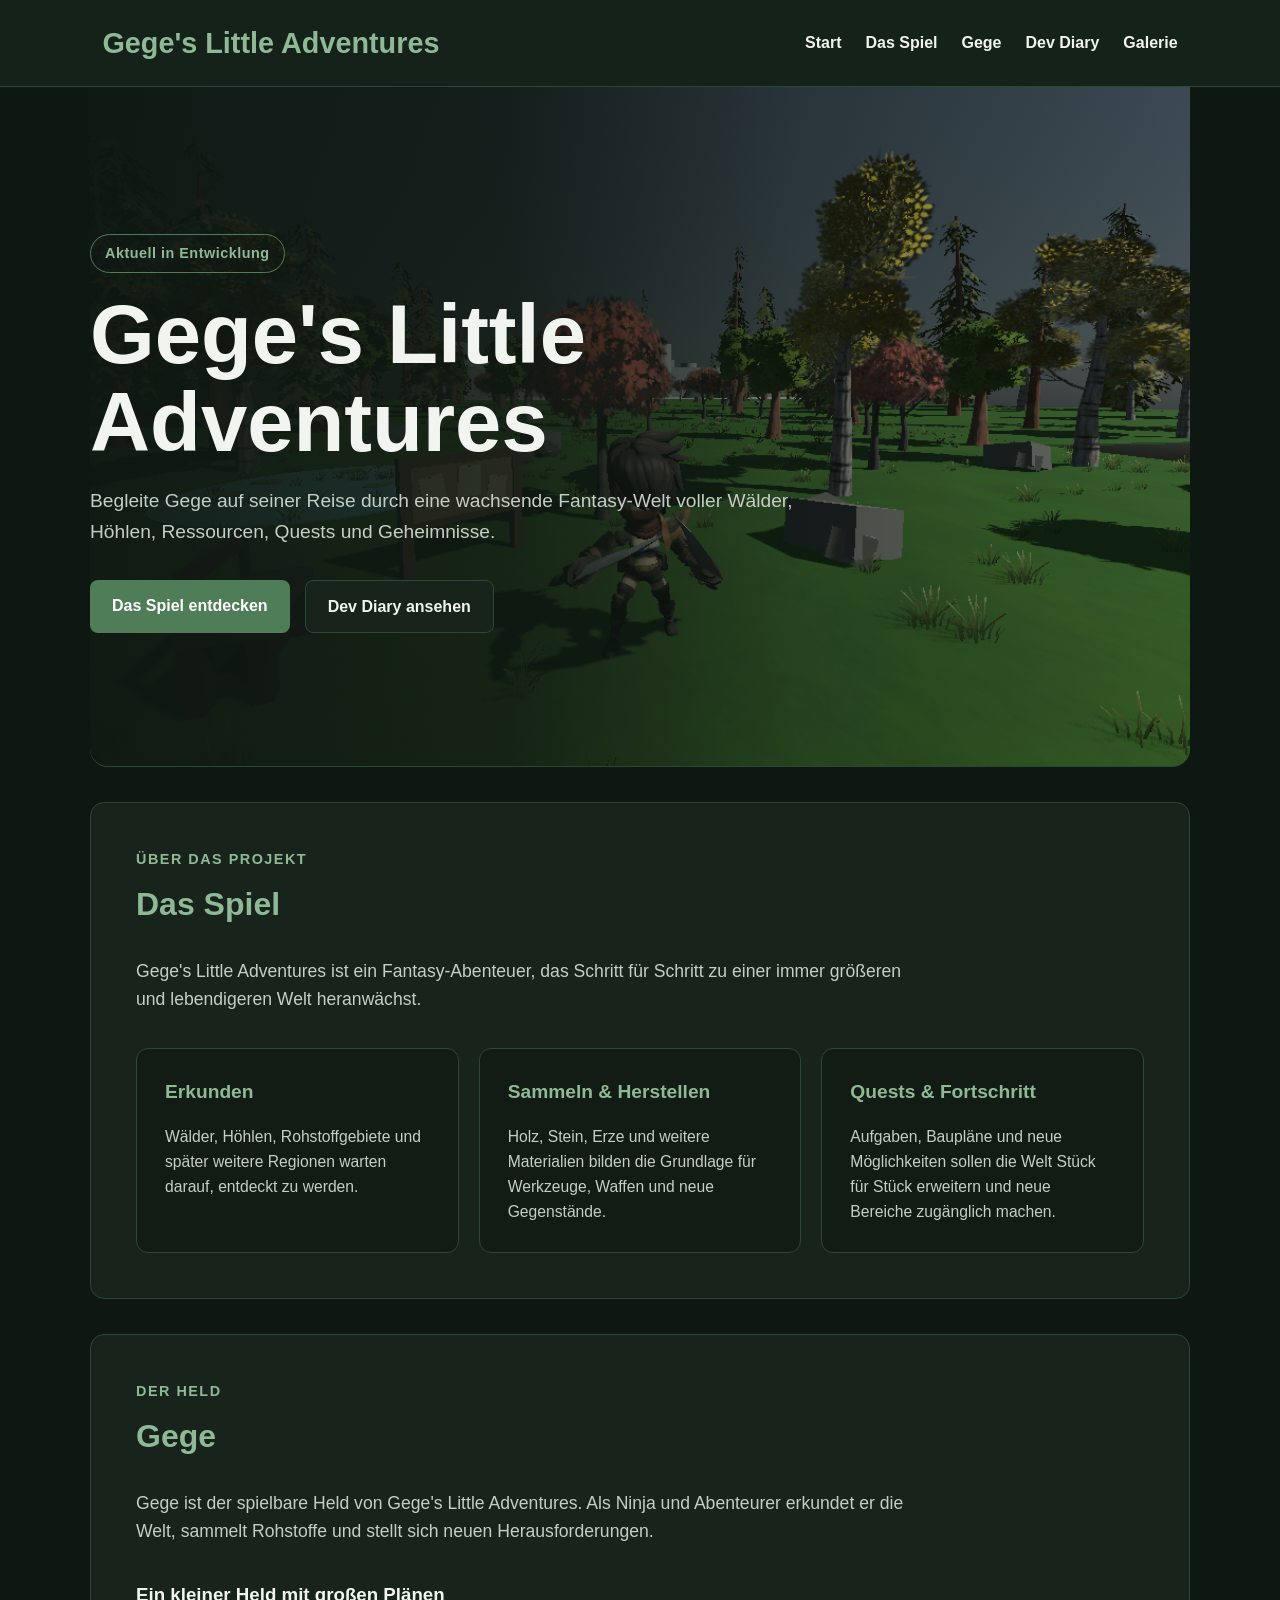
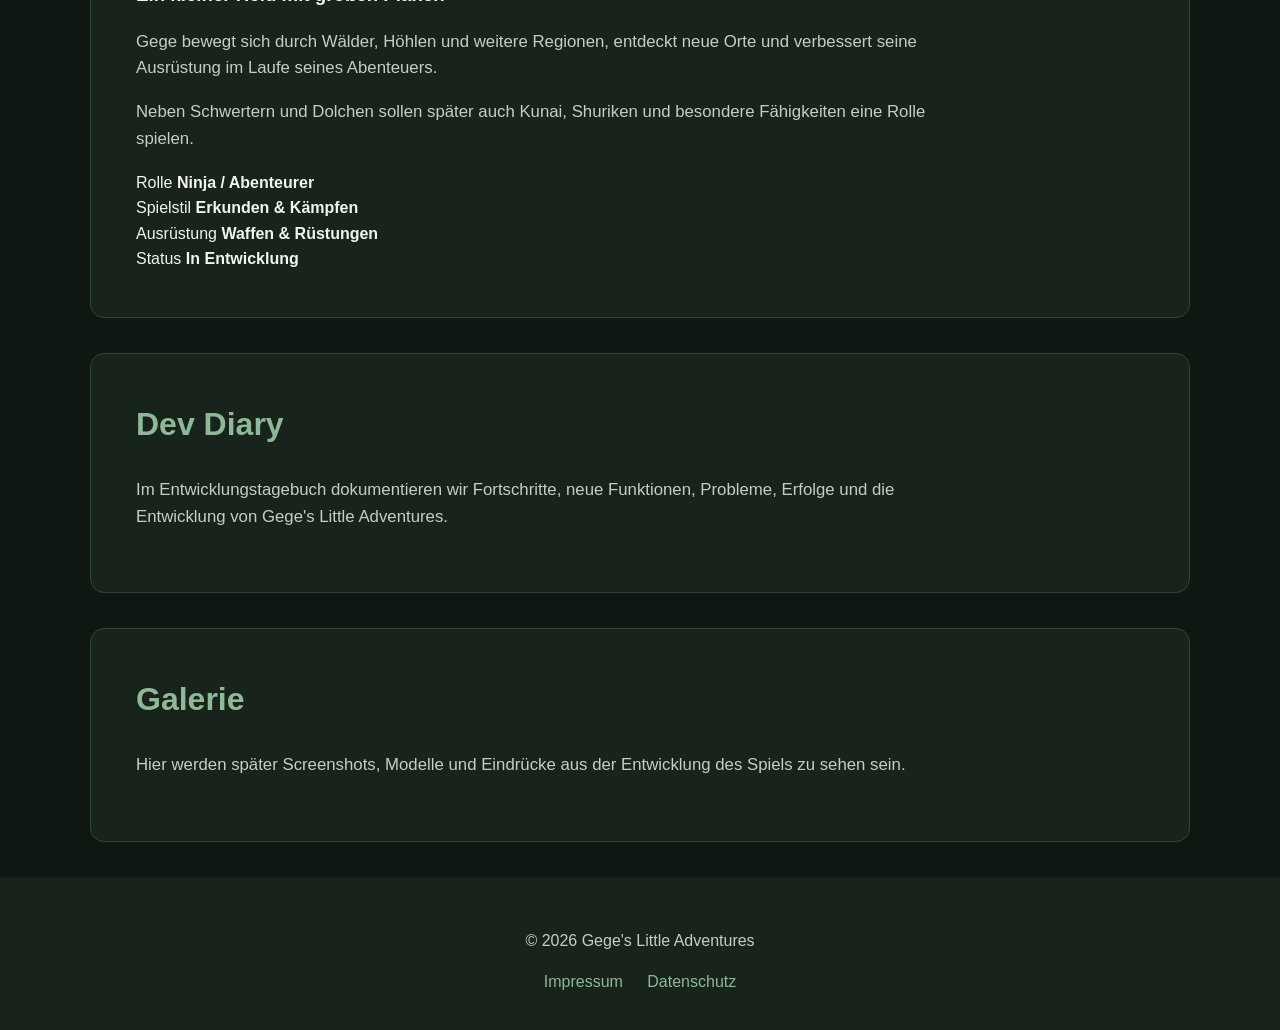
==== index.html @ 3f8956c6 "Bereich Gege erweitert" ====
<!DOCTYPE html>
<html lang="de">

<head>
    <meta charset="UTF-8">
    <meta name="viewport" content="width=device-width, initial-scale=1.0">

    <title>Gege's Little Adventures</title>

    <link rel="stylesheet" href="style.css">

    <meta
        name="description"
        content="Die offizielle Website von Gege's Little Adventures – einem Fantasy-Abenteuer rund um Gege, seine Welt und die Entwicklung des Spiels."
    >
</head>

<body>

    <header>
        <h1>Gege's Little Adventures</h1>

        <nav>
            <a href="#start">Start</a>
            <a href="#spiel">Das Spiel</a>
            <a href="#gege">Gege</a>
            <a href="#dev-diary">Dev Diary</a>
            <a href="#galerie">Galerie</a>
        </nav>
    </header>


    <main>

        <section id="start">

    <div class="hero-inhalt">

        <p class="status">Aktuell in Entwicklung</p>

        <h2>Gege's Little Adventures</h2>

        <p class="hero-text">
            Begleite Gege auf seiner Reise durch eine wachsende Fantasy-Welt
            voller Wälder, Höhlen, Ressourcen, Quests und Geheimnisse.
        </p>

        <div class="hero-buttons">
            <a href="#spiel" class="button button-haupt">Das Spiel entdecken</a>
            <a href="#dev-diary" class="button button-zweit">Dev Diary ansehen</a>
        </div>

    </div>

</section>


        <section id="spiel">

    <div class="bereich-kopf">
        <p class="bereich-label">Über das Projekt</p>
        <h2>Das Spiel</h2>

        <p class="bereich-einleitung">
            Gege's Little Adventures ist ein Fantasy-Abenteuer, das Schritt für
            Schritt zu einer immer größeren und lebendigeren Welt heranwächst.
        </p>
    </div>

    <div class="spiel-grid">

        <div class="info-karte">
            <h3>Erkunden</h3>
            <p>
                Wälder, Höhlen, Rohstoffgebiete und später weitere Regionen
                warten darauf, entdeckt zu werden.
            </p>
        </div>

        <div class="info-karte">
            <h3>Sammeln & Herstellen</h3>
            <p>
                Holz, Stein, Erze und weitere Materialien bilden die Grundlage
                für Werkzeuge, Waffen und neue Gegenstände.
            </p>
        </div>

        <div class="info-karte">
            <h3>Quests & Fortschritt</h3>
            <p>
                Aufgaben, Baupläne und neue Möglichkeiten sollen die Welt
                Stück für Stück erweitern und neue Bereiche zugänglich machen.
            </p>
        </div>

    </div>

</section>


        <section id="gege">

    <div class="bereich-kopf">
        <p class="bereich-label">Der Held</p>
        <h2>Gege</h2>

        <p class="bereich-einleitung">
            Gege ist der spielbare Held von Gege's Little Adventures.
            Als Ninja und Abenteurer erkundet er die Welt, sammelt Rohstoffe
            und stellt sich neuen Herausforderungen.
        </p>
    </div>

    <div class="gege-grid">

        <div class="gege-text">

            <h3>Ein kleiner Held mit großen Plänen</h3>

            <p>
                Gege bewegt sich durch Wälder, Höhlen und weitere Regionen,
                entdeckt neue Orte und verbessert seine Ausrüstung im Laufe
                seines Abenteuers.
            </p>

            <p>
                Neben Schwertern und Dolchen sollen später auch Kunai,
                Shuriken und besondere Fähigkeiten eine Rolle spielen.
            </p>

        </div>

        <div class="gege-fakten">

            <div class="fakt">
                <span>Rolle</span>
                <strong>Ninja / Abenteurer</strong>
            </div>

            <div class="fakt">
                <span>Spielstil</span>
                <strong>Erkunden & Kämpfen</strong>
            </div>

            <div class="fakt">
                <span>Ausrüstung</span>
                <strong>Waffen & Rüstungen</strong>
            </div>

            <div class="fakt">
                <span>Status</span>
                <strong>In Entwicklung</strong>
            </div>

        </div>

    </div>

</section>


        <section id="dev-diary">
            <h2>Dev Diary</h2>

            <p>
                Im Entwicklungstagebuch dokumentieren wir Fortschritte,
                neue Funktionen, Probleme, Erfolge und die Entwicklung
                von Gege's Little Adventures.
            </p>
        </section>


        <section id="galerie">
            <h2>Galerie</h2>

            <p>
                Hier werden später Screenshots, Modelle und Eindrücke
                aus der Entwicklung des Spiels zu sehen sein.
            </p>
        </section>

    </main>


    <footer>
        <p>© 2026 Gege's Little Adventures</p>

        <a href="#">Impressum</a>
        <a href="#">Datenschutz</a>
    </footer>

</body>

</html>
---- style.css ----
/* ========================================
   Grundfarben
======================================== */

:root {
    --hintergrund: #0f1712;
    --hintergrund-hell: #17231b;
    --gruen-dunkel: #1d3a2a;
    --gruen: #4f7d57;
    --gruen-hell: #8fb996;
    --text: #f1f4ef;
    --text-grau: #c5cec6;
    --linie: #2d4735;
}


/* ========================================
   Grundlayout
======================================== */

* {
    box-sizing: border-box;
}

html {
    scroll-behavior: smooth;
}

body {
    margin: 0;
    font-family: Arial, Helvetica, sans-serif;
    background-color: var(--hintergrund);
    color: var(--text);
    line-height: 1.6;
}


/* ========================================
   Kopfbereich
======================================== */

header {
    position: sticky;
    top: 0;
    z-index: 1000;

    background-color: rgba(23, 35, 27, 0.95);
    backdrop-filter: blur(10px);

    border-bottom: 1px solid var(--linie);

    padding: 20px 8%;

    display: flex;
    justify-content: space-between;
    align-items: center;
    gap: 30px;
}

header h1 {
    margin: 0;
    color: var(--gruen-hell);
    font-size: 1.8rem;
    white-space: nowrap;
}

/* ========================================
   Navigation
======================================== */

nav {
    display: flex;
    gap: 24px;
    flex-wrap: wrap;
    align-items: center;
}

nav a {
    position: relative;
    color: var(--text);
    text-decoration: none;
    font-weight: bold;
    padding: 6px 0;
    transition: color 0.2s ease;
}

nav a::after {
    content: "";
    position: absolute;

    left: 0;
    bottom: 0;

    width: 0;
    height: 2px;

    background-color: var(--gruen-hell);

    transition: width 0.25s ease;
}

nav a:hover {
    color: var(--gruen-hell);
}

nav a:hover::after {
    width: 100%;
}


/* ========================================
   Hauptinhalt
======================================== */

main {
    width: min(1100px, 88%);
    margin: 0 auto;
}

section {
    padding: 70px 0;
    border-bottom: 1px solid var(--linie);
}

section h2 {
    margin-top: 0;
    color: var(--gruen-hell);
    font-size: 2rem;
}

section p {
    max-width: 800px;
    color: var(--text-grau);
    font-size: 1.05rem;
}


/* ========================================
   Startbereich
======================================== */

/* ========================================
   Startbereich / Hero
======================================== */

#start {
    min-height: 680px;
    display: flex;
    align-items: center;
    position: relative;

    background-image:
        linear-gradient(
            90deg,
            rgba(15, 23, 18, 0.97) 0%,
            rgba(15, 23, 18, 0.88) 38%,
            rgba(15, 23, 18, 0.55) 65%,
            rgba(15, 23, 18, 0.35) 100%
        ),
        url("hero-waldwelt.png");

    background-size: cover;
    background-position: center;
    background-repeat: no-repeat;

    border-radius: 0 0 18px 18px;
}


.hero-inhalt {
    position: relative;
    z-index: 1;
    max-width: 850px;
   padding: 40px 0;
}

.status {
    display: inline-block;
    padding: 7px 14px;
    margin-bottom: 18px;
    border: 1px solid var(--gruen);
    border-radius: 30px;
    color: var(--gruen-hell);
    font-size: 0.9rem;
    font-weight: bold;
    letter-spacing: 0.5px;
}

#start h2 {
    margin-bottom: 20px;
    font-size: clamp(3rem, 7vw, 5.2rem);
    line-height: 1.05;
    color: var(--text);
}

.hero-text {
    max-width: 720px;
    font-size: 1.2rem;
    color: var(--text-grau);
}

.hero-buttons {
    display: flex;
    gap: 15px;
    flex-wrap: wrap;
    margin-top: 32px;
}

.button {
    display: inline-block;
    padding: 13px 22px;
    border-radius: 8px;
    text-decoration: none;
    font-weight: bold;
    transition: 0.2s ease;
}

.button-haupt {
    background-color: var(--gruen);
    color: white;
}

.button-haupt:hover {
    background-color: var(--gruen-hell);
    color: var(--hintergrund);
}

.button-zweit {
    border: 1px solid var(--linie);
    color: var(--text);
    background-color: var(--hintergrund-hell);
}

.button-zweit:hover {
    border-color: var(--gruen-hell);
    color: var(--gruen-hell);
}


/* ========================================
   Footer
======================================== */

footer {
    padding: 35px 8%;
    background-color: var(--hintergrund-hell);
    text-align: center;
}

footer p {
    color: var(--text-grau);
}

footer a {
    color: var(--gruen-hell);
    text-decoration: none;
    margin: 0 10px;
}

footer a:hover {
    text-decoration: underline;
}

/* ========================================
   Inhaltsbereiche
======================================== */

#spiel,
#gege,
#dev-diary,
#galerie {
    margin: 35px 0;
    padding: 45px;
    background-color: var(--hintergrund-hell);
    border: 1px solid var(--linie);
    border-radius: 14px;
}

#spiel:hover,
#gege:hover,
#dev-diary:hover,
#galerie:hover {
    border-color: var(--gruen);
}

/* ========================================
   Bereich: Das Spiel
======================================== */

.bereich-kopf {
    max-width: 780px;
    margin-bottom: 35px;
}

.bereich-label {
    margin: 0 0 8px 0;
    color: var(--gruen-hell);
    font-size: 0.9rem;
    font-weight: bold;
    text-transform: uppercase;
    letter-spacing: 1.5px;
}

.bereich-einleitung {
    font-size: 1.1rem;
    color: var(--text-grau);
}

.spiel-grid {
    display: grid;
    grid-template-columns: repeat(3, 1fr);
    gap: 20px;
}

.info-karte {
    padding: 28px;
    background-color: rgba(15, 23, 18, 0.55);
    border: 1px solid var(--linie);
    border-radius: 12px;
}

.info-karte h3 {
    margin-top: 0;
    margin-bottom: 12px;
    color: var(--gruen-hell);
    font-size: 1.2rem;
}

.info-karte p {
    margin-bottom: 0;
    color: var(--text-grau);
    font-size: 0.98rem;
}

/* ========================================
   Handy / kleinere Bildschirme
======================================== */

@media (max-width: 700px) {

    header {
    padding: 18px 6%;

    flex-direction: column;
    align-items: flex-start;

    gap: 14px;
}

    header h1 {
        font-size: 1.6rem;
    }

    nav {
        gap: 14px;
    }

    main {
        width: 88%;
    }

    section {
        padding: 50px 0;
    }

    #start {
    min-height: 560px;

    background-position: 62% center;
}

#start h2 {
    font-size: 2.7rem;
}

.hero-text {
    font-size: 1rem;
}

.hero-buttons {
    flex-direction: column;
}

.button {
    text-align: center;
}
   
.spiel-grid {
    grid-template-columns: 1fr;
}

.info-karte {
    padding: 22px;
}
   
   
#spiel,
#gege,
#dev-diary,
#galerie {
    padding: 28px;
}
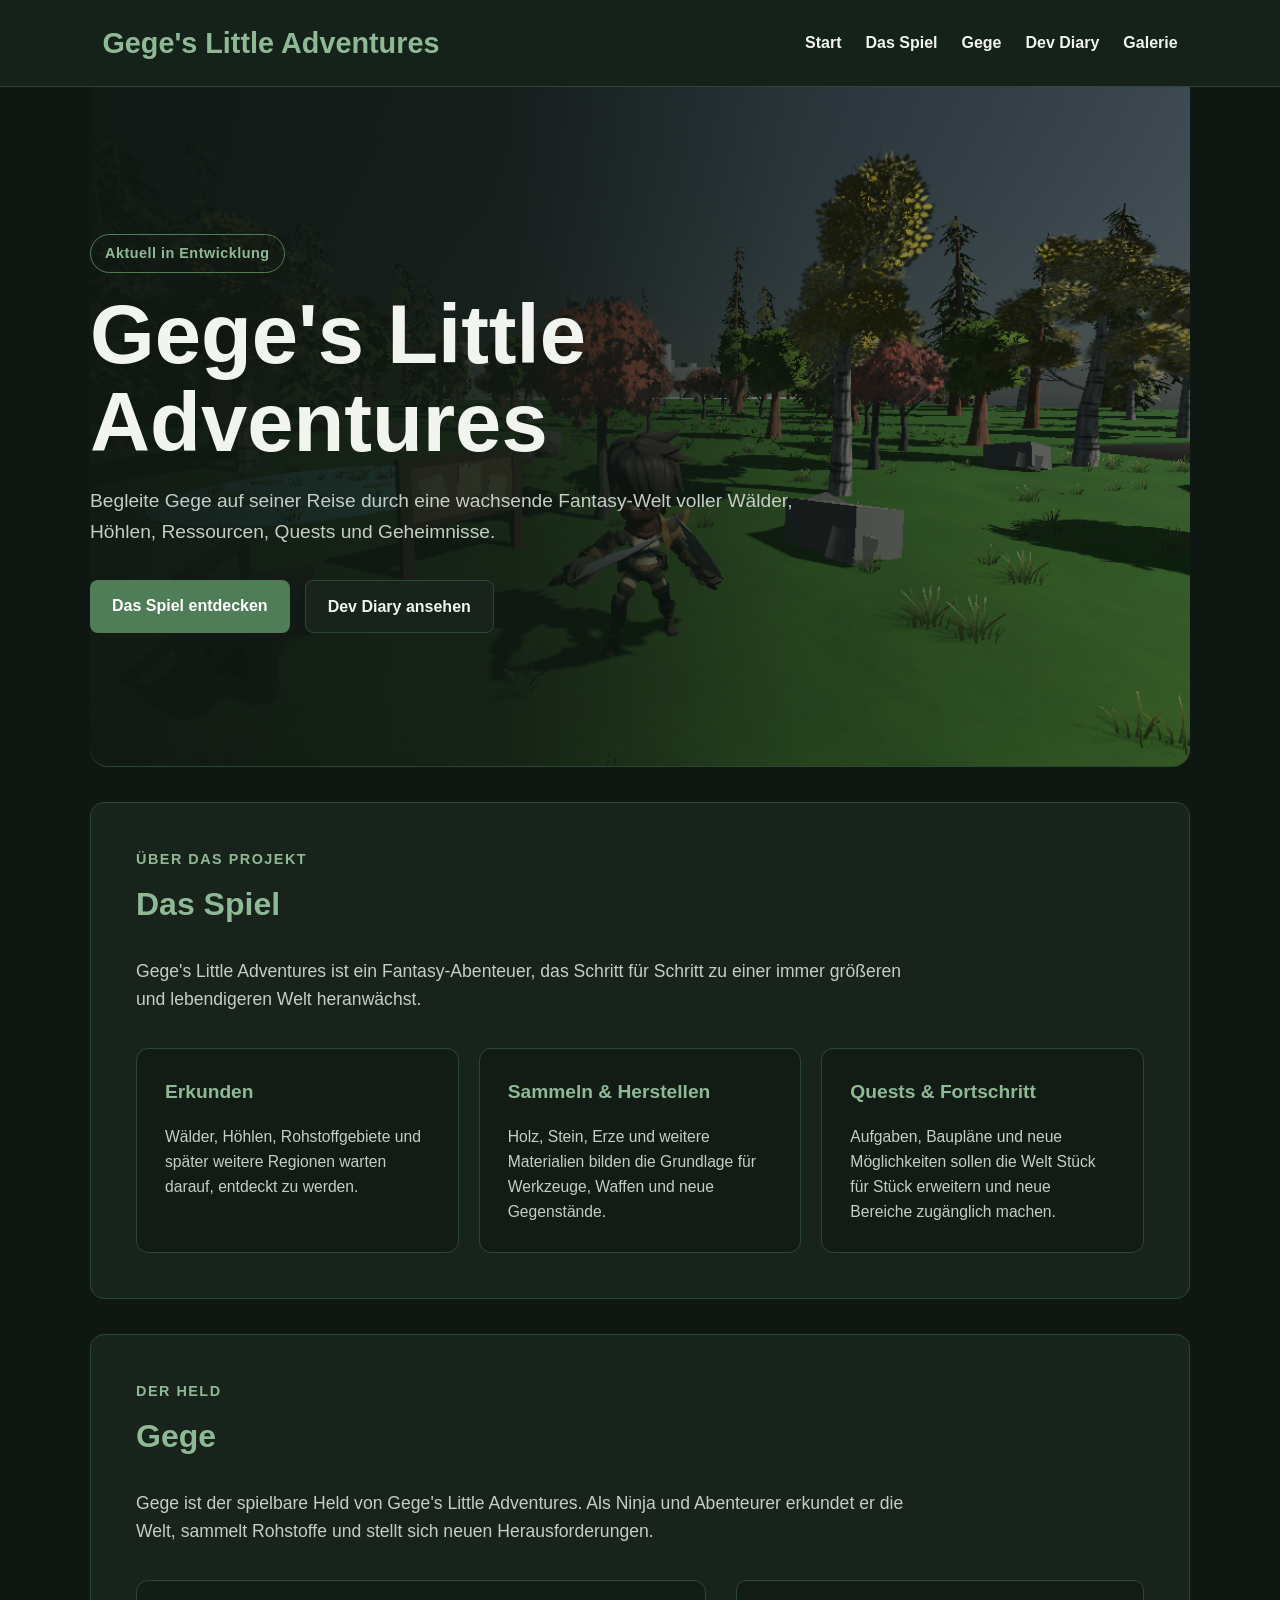
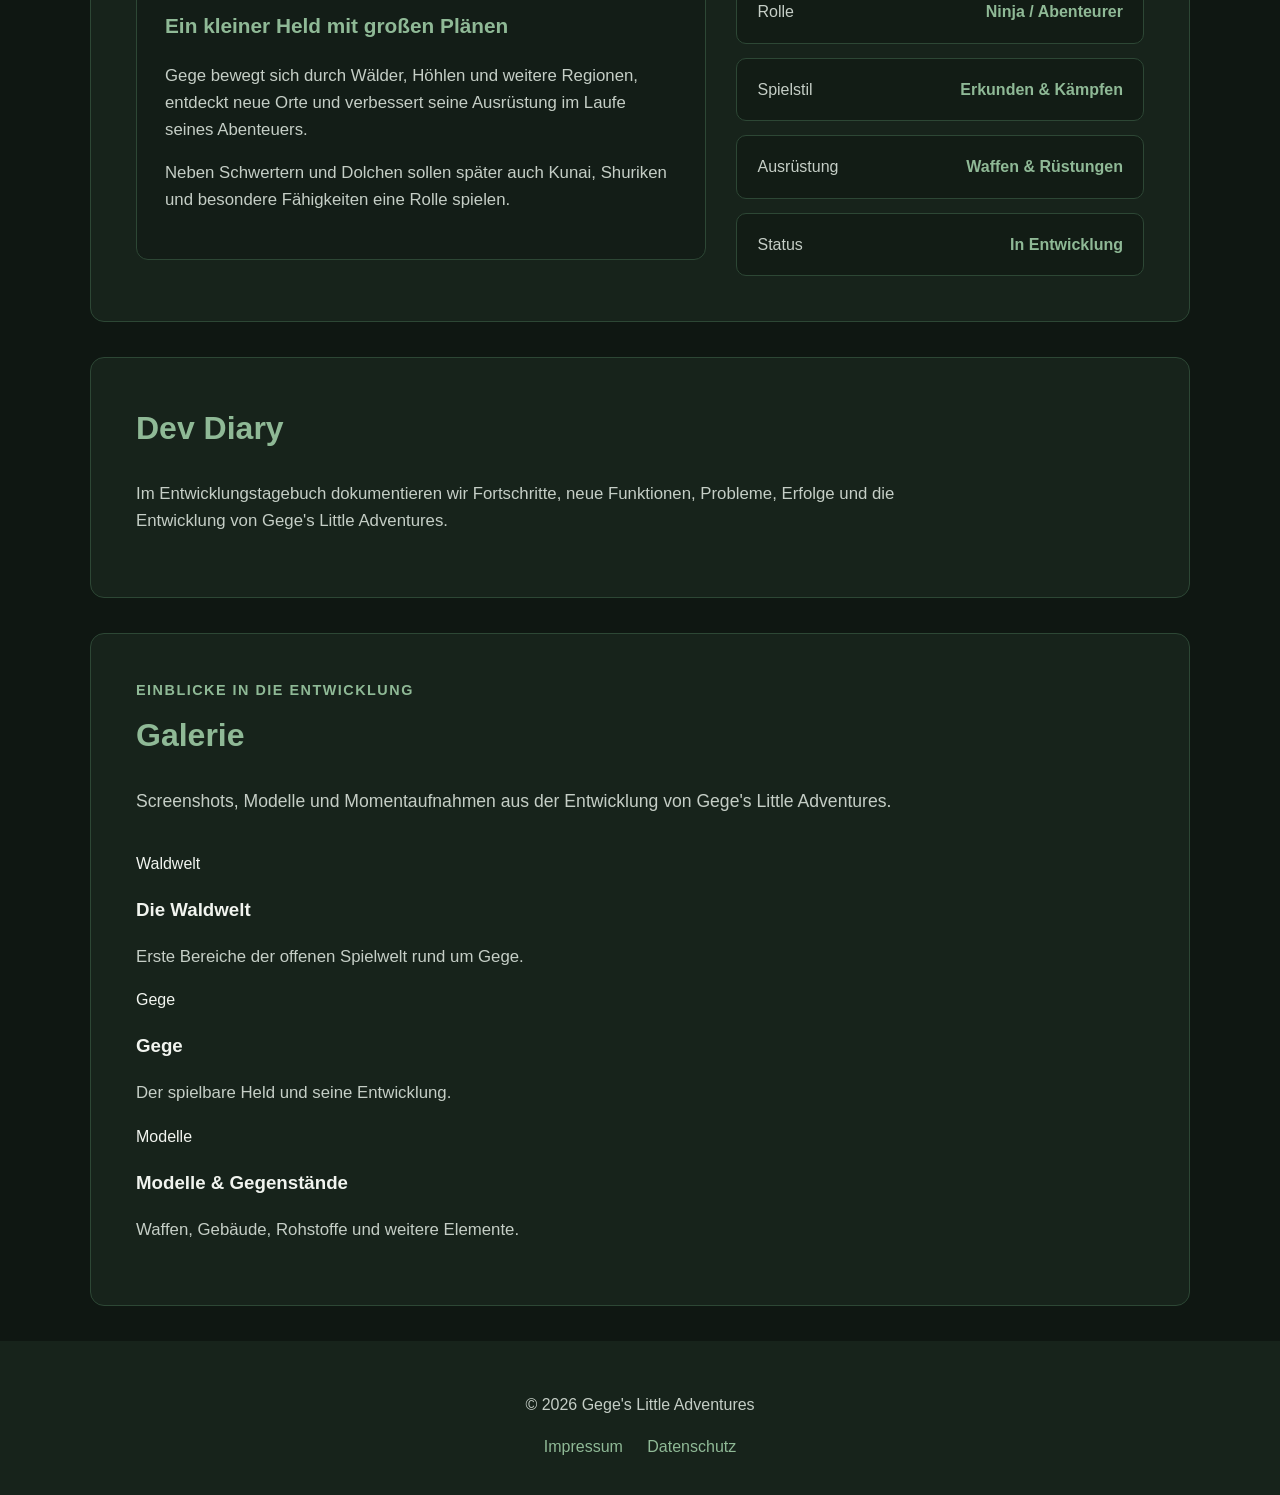
==== commit d6feb096: "Galerie-Bereich erweitert" ====
--- a/index.html
+++ b/index.html
@@ -171,13 +171,46 @@
 
 
         <section id="galerie">
-            <h2>Galerie</h2>
-
-            <p>
-                Hier werden später Screenshots, Modelle und Eindrücke
-                aus der Entwicklung des Spiels zu sehen sein.
-            </p>
-        </section>
+
+    <div class="bereich-kopf">
+        <p class="bereich-label">Einblicke in die Entwicklung</p>
+        <h2>Galerie</h2>
+
+        <p class="bereich-einleitung">
+            Screenshots, Modelle und Momentaufnahmen aus der Entwicklung von
+            Gege's Little Adventures.
+        </p>
+    </div>
+
+    <div class="galerie-grid">
+
+        <div class="galerie-karte">
+            <div class="galerie-platzhalter">
+                <span>Waldwelt</span>
+            </div>
+            <h3>Die Waldwelt</h3>
+            <p>Erste Bereiche der offenen Spielwelt rund um Gege.</p>
+        </div>
+
+        <div class="galerie-karte">
+            <div class="galerie-platzhalter">
+                <span>Gege</span>
+            </div>
+            <h3>Gege</h3>
+            <p>Der spielbare Held und seine Entwicklung.</p>
+        </div>
+
+        <div class="galerie-karte">
+            <div class="galerie-platzhalter">
+                <span>Modelle</span>
+            </div>
+            <h3>Modelle & Gegenstände</h3>
+            <p>Waffen, Gebäude, Rohstoffe und weitere Elemente.</p>
+        </div>
+
+    </div>
+
+</section>
 
     </main>
 
--- a/style.css
+++ b/style.css
@@ -333,6 +333,60 @@
 }
 
 /* ========================================
+   Bereich: Gege
+======================================== */
+
+.gege-grid {
+    display: grid;
+    grid-template-columns: 1.4fr 1fr;
+    gap: 30px;
+    align-items: start;
+}
+
+.gege-text {
+    padding: 28px;
+    background-color: rgba(15, 23, 18, 0.45);
+    border: 1px solid var(--linie);
+    border-radius: 12px;
+}
+
+.gege-text h3 {
+    margin-top: 0;
+    color: var(--gruen-hell);
+    font-size: 1.3rem;
+}
+
+.gege-text p {
+    color: var(--text-grau);
+}
+
+.gege-fakten {
+    display: grid;
+    gap: 14px;
+}
+
+.fakt {
+    padding: 18px 20px;
+    background-color: rgba(15, 23, 18, 0.55);
+    border: 1px solid var(--linie);
+    border-radius: 10px;
+
+    display: flex;
+    justify-content: space-between;
+    gap: 20px;
+}
+
+.fakt span {
+    color: var(--text-grau);
+}
+
+.fakt strong {
+    color: var(--gruen-hell);
+    text-align: right;
+}
+
+
+/* ========================================
    Handy / kleinere Bildschirme
 ======================================== */
 
@@ -393,6 +447,18 @@
     padding: 22px;
 }
    
+.gege-grid {
+    grid-template-columns: 1fr;
+}
+
+.fakt {
+    flex-direction: column;
+    gap: 4px;
+}
+
+.fakt strong {
+    text-align: left;
+}
    
 #spiel,
 #gege,
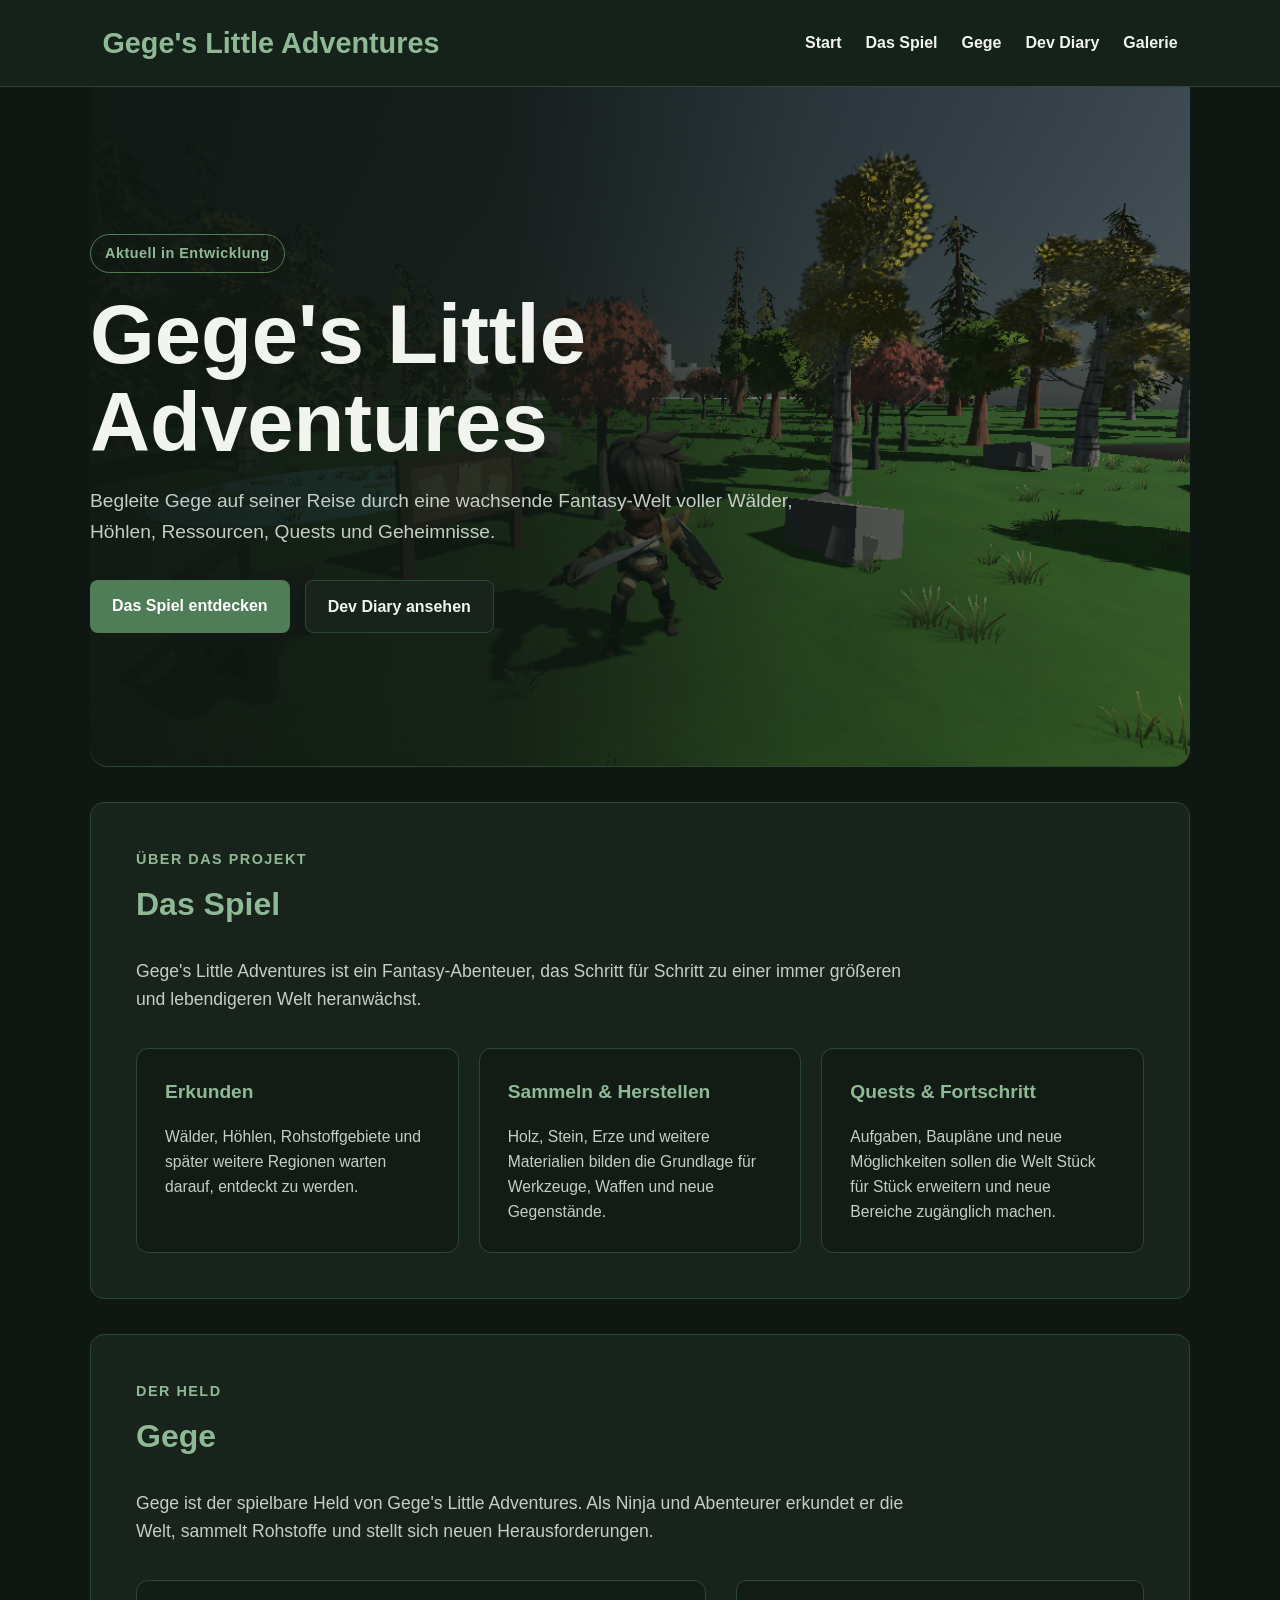
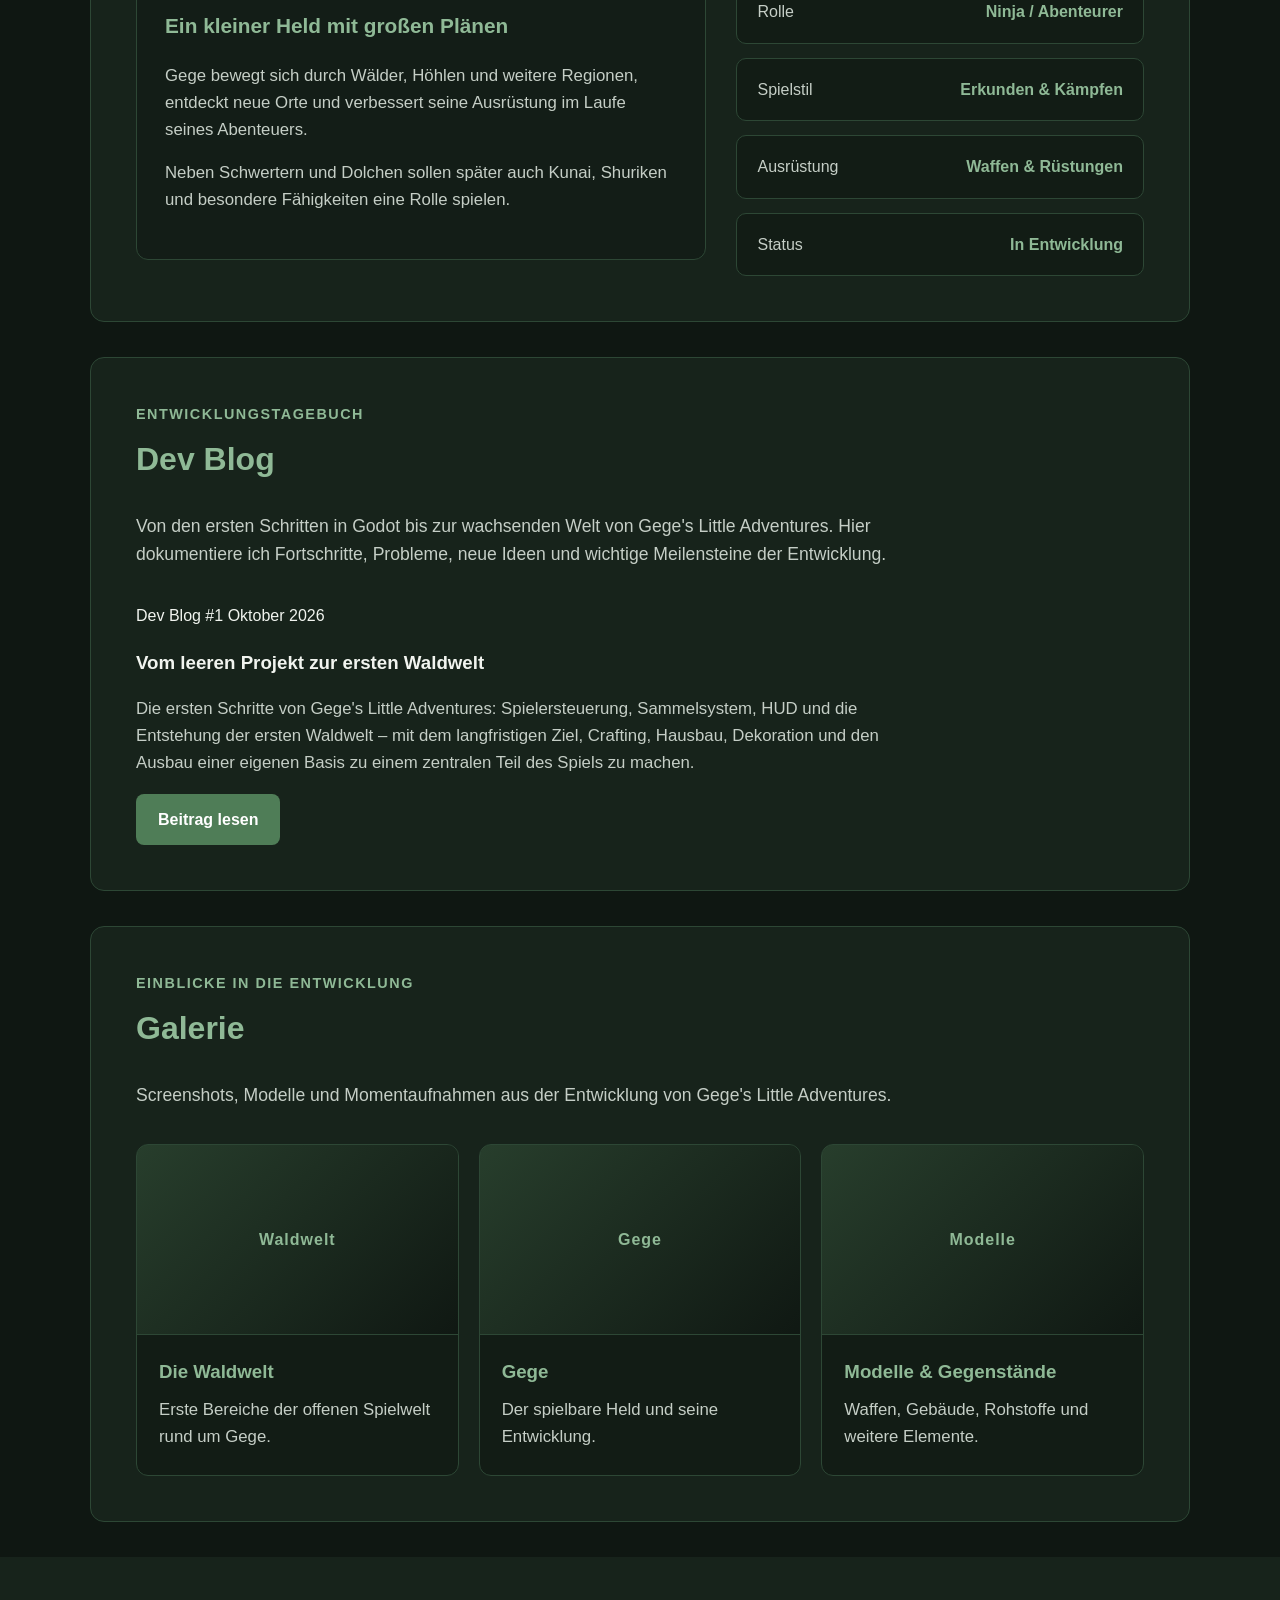
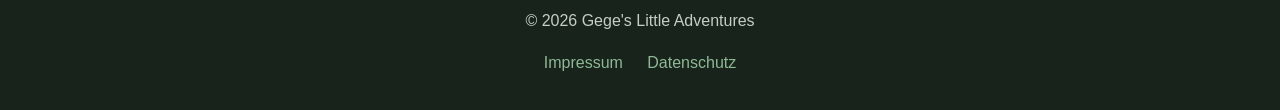
==== commit e579b6e6: "Dev Blog Vorschau auf Startseite erstellt" ====
--- a/index.html
+++ b/index.html
@@ -160,14 +160,42 @@
 
 
         <section id="dev-diary">
-            <h2>Dev Diary</h2>
-
-            <p>
-                Im Entwicklungstagebuch dokumentieren wir Fortschritte,
-                neue Funktionen, Probleme, Erfolge und die Entwicklung
-                von Gege's Little Adventures.
-            </p>
-        </section>
+
+    <div class="bereich-kopf">
+        <p class="bereich-label">Entwicklungstagebuch</p>
+        <h2>Dev Blog</h2>
+
+        <p class="bereich-einleitung">
+            Von den ersten Schritten in Godot bis zur wachsenden Welt von
+            Gege's Little Adventures. Hier dokumentiere ich Fortschritte,
+            Probleme, neue Ideen und wichtige Meilensteine der Entwicklung.
+        </p>
+    </div>
+
+    <article class="dev-vorschau">
+
+        <div class="dev-meta">
+            <span>Dev Blog #1</span>
+            <span>Oktober 2026</span>
+        </div>
+
+        <h3>Vom leeren Projekt zur ersten Waldwelt</h3>
+
+        <p>
+            Die ersten Schritte von Gege's Little Adventures:
+            Spielersteuerung, Sammelsystem, HUD und die Entstehung der
+            ersten Waldwelt – mit dem langfristigen Ziel, Crafting,
+            Hausbau, Dekoration und den Ausbau einer eigenen Basis
+            zu einem zentralen Teil des Spiels zu machen.
+        </p>
+
+        <a href="devblog.html" class="button button-haupt">
+            Beitrag lesen
+        </a>
+
+    </article>
+
+</section>
 
 
         <section id="galerie">
--- a/style.css
+++ b/style.css
@@ -385,6 +385,55 @@
     text-align: right;
 }
 
+/* ========================================
+   Bereich: Galerie
+======================================== */
+
+.galerie-grid {
+    display: grid;
+    grid-template-columns: repeat(3, 1fr);
+    gap: 20px;
+}
+
+.galerie-karte {
+    overflow: hidden;
+    background-color: rgba(15, 23, 18, 0.55);
+    border: 1px solid var(--linie);
+    border-radius: 12px;
+}
+
+.galerie-platzhalter {
+    height: 190px;
+
+    display: flex;
+    align-items: center;
+    justify-content: center;
+
+    background:
+        linear-gradient(
+            135deg,
+            rgba(79, 125, 87, 0.35),
+            rgba(15, 23, 18, 0.8)
+        );
+
+    border-bottom: 1px solid var(--linie);
+}
+
+.galerie-platzhalter span {
+    color: var(--gruen-hell);
+    font-weight: bold;
+    letter-spacing: 1px;
+}
+
+.galerie-karte h3 {
+    margin: 22px 22px 10px;
+    color: var(--gruen-hell);
+}
+
+.galerie-karte p {
+    margin: 0 22px 24px;
+    color: var(--text-grau);
+}
 
 /* ========================================
    Handy / kleinere Bildschirme
@@ -458,6 +507,10 @@
 
 .fakt strong {
     text-align: left;
+}
+
+.galerie-grid {
+    grid-template-columns: 1fr;
 }
    
 #spiel,
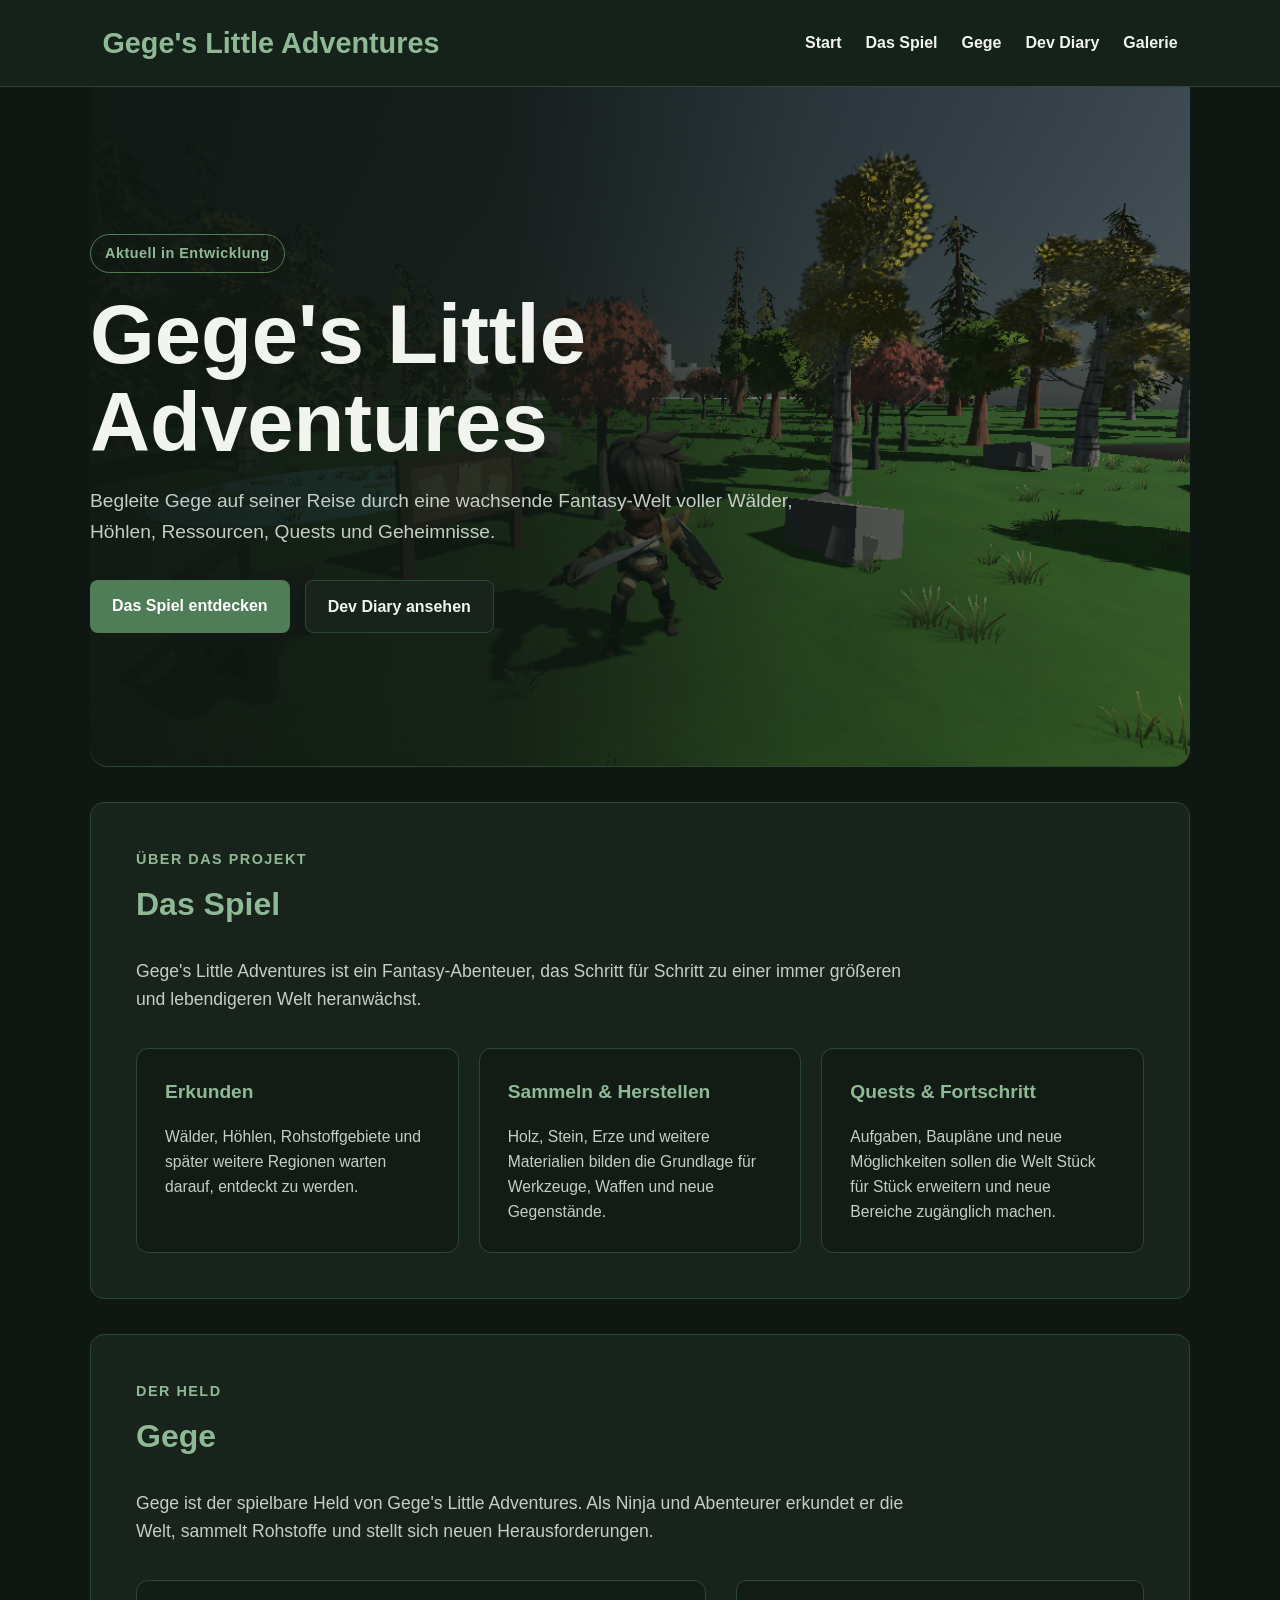
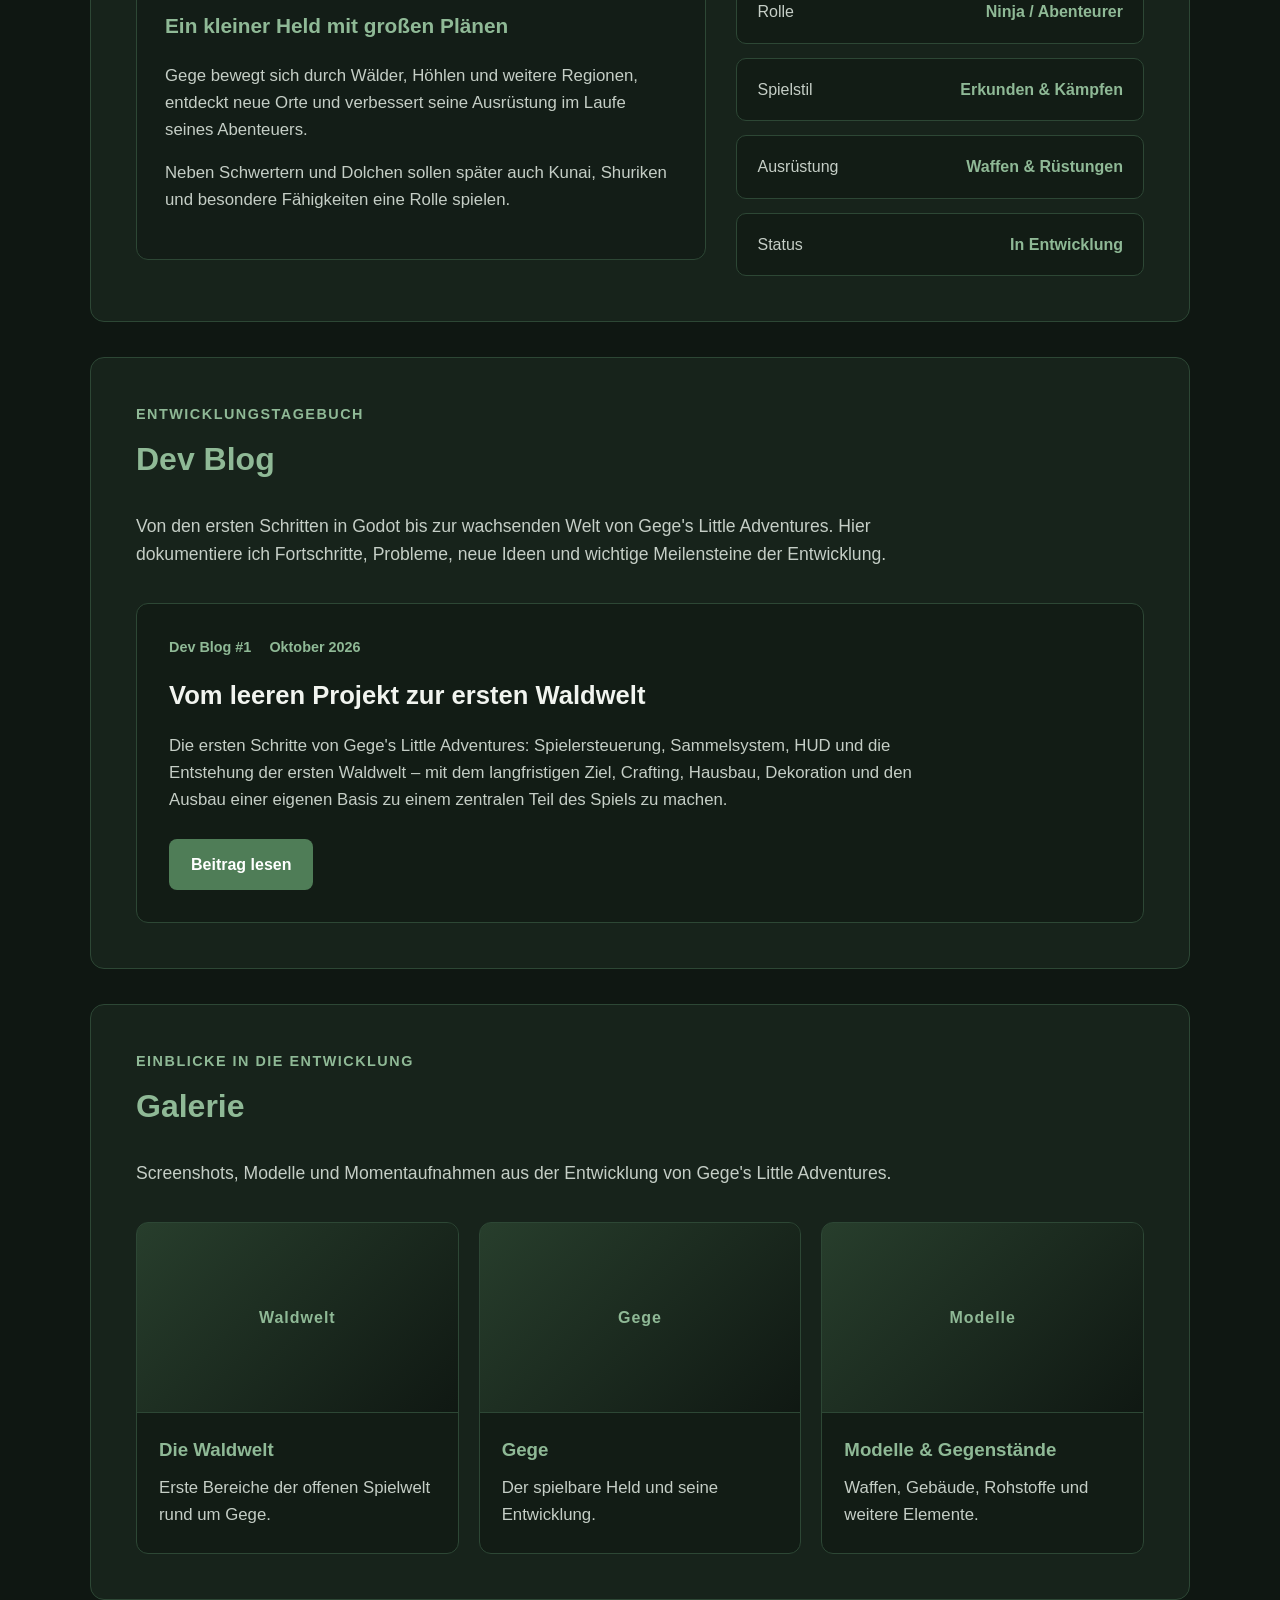
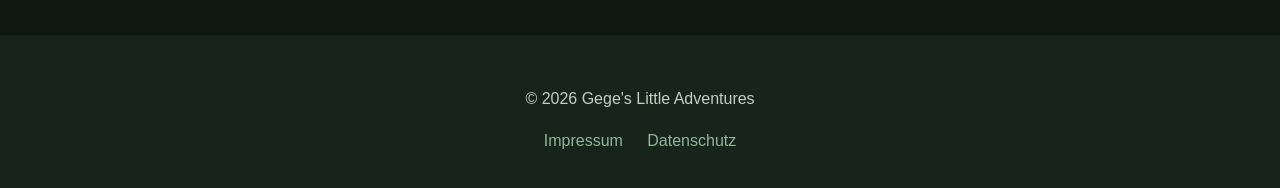
==== commit 297dedf8: "Update index.html" ====
--- a/index.html
+++ b/index.html
@@ -246,8 +246,8 @@
     <footer>
         <p>© 2026 Gege's Little Adventures</p>
 
-        <a href="#">Impressum</a>
-        <a href="#">Datenschutz</a>
+        <a href="impressum.html">Impressum</a>
+        <a href="datenschutz.html">Datenschutz</a>
     </footer>
 
 </body>
--- a/style.css
+++ b/style.css
@@ -435,6 +435,121 @@
     color: var(--text-grau);
 }
 
+
+/* ========================================
+   Bereich: Dev Blog
+======================================== */
+
+.dev-vorschau {
+    padding: 32px;
+    background-color: rgba(15, 23, 18, 0.55);
+    border: 1px solid var(--linie);
+    border-radius: 12px;
+}
+
+.dev-meta {
+    display: flex;
+    gap: 18px;
+    flex-wrap: wrap;
+
+    margin-bottom: 16px;
+
+    color: var(--gruen-hell);
+    font-size: 0.9rem;
+    font-weight: bold;
+}
+
+.dev-vorschau h3 {
+    margin: 0 0 16px 0;
+    color: var(--text);
+    font-size: 1.6rem;
+}
+
+.dev-vorschau p {
+    max-width: 800px;
+    margin-bottom: 25px;
+    color: var(--text-grau);
+}
+
+/* ========================================
+   Dev Blog Bildervergleich
+======================================== */
+
+.entwicklung-vergleich {
+    margin: 55px 0;
+}
+
+.vergleich-grid {
+    display: grid;
+    grid-template-columns: repeat(2, 1fr);
+    gap: 24px;
+    margin-top: 25px;
+}
+
+.vergleich-bild {
+    margin: 0;
+    overflow: hidden;
+
+    background-color: rgba(15, 23, 18, 0.55);
+    border: 1px solid var(--linie);
+    border-radius: 12px;
+}
+
+.vergleich-bild img {
+    display: block;
+    width: 100%;
+    height: 320px;
+    object-fit: cover;
+}
+
+.vergleich-bild figcaption {
+    padding: 18px 20px;
+    color: var(--text-grau);
+    font-size: 0.95rem;
+}
+
+
+/* ========================================
+   Rechtliche Unterseiten
+======================================== */
+
+.recht-seite {
+    width: min(900px, 88%);
+    margin: 0 auto;
+}
+
+.recht-inhalt {
+    padding: 70px 0;
+}
+
+.recht-inhalt h2 {
+    margin-top: 10px;
+    margin-bottom: 35px;
+    color: var(--text);
+    font-size: clamp(2.4rem, 5vw, 4rem);
+}
+
+.recht-inhalt h3 {
+    margin-top: 40px;
+    margin-bottom: 12px;
+    color: var(--gruen-hell);
+    font-size: 1.3rem;
+}
+
+.recht-inhalt p {
+    max-width: 780px;
+    color: var(--text-grau);
+    line-height: 1.8;
+}
+
+.recht-inhalt a {
+    color: var(--gruen-hell);
+}
+
+.recht-inhalt a:hover {
+    color: var(--text);
+}
+
 /* ========================================
    Handy / kleinere Bildschirme
 ======================================== */
@@ -511,6 +626,18 @@
 
 .galerie-grid {
     grid-template-columns: 1fr;
+}
+
+.vergleich-grid {
+    grid-template-columns: 1fr;
+}
+
+.vergleich-bild img {
+    height: auto;
+}
+
+.recht-inhalt {
+    padding: 50px 0;
 }
    
 #spiel,
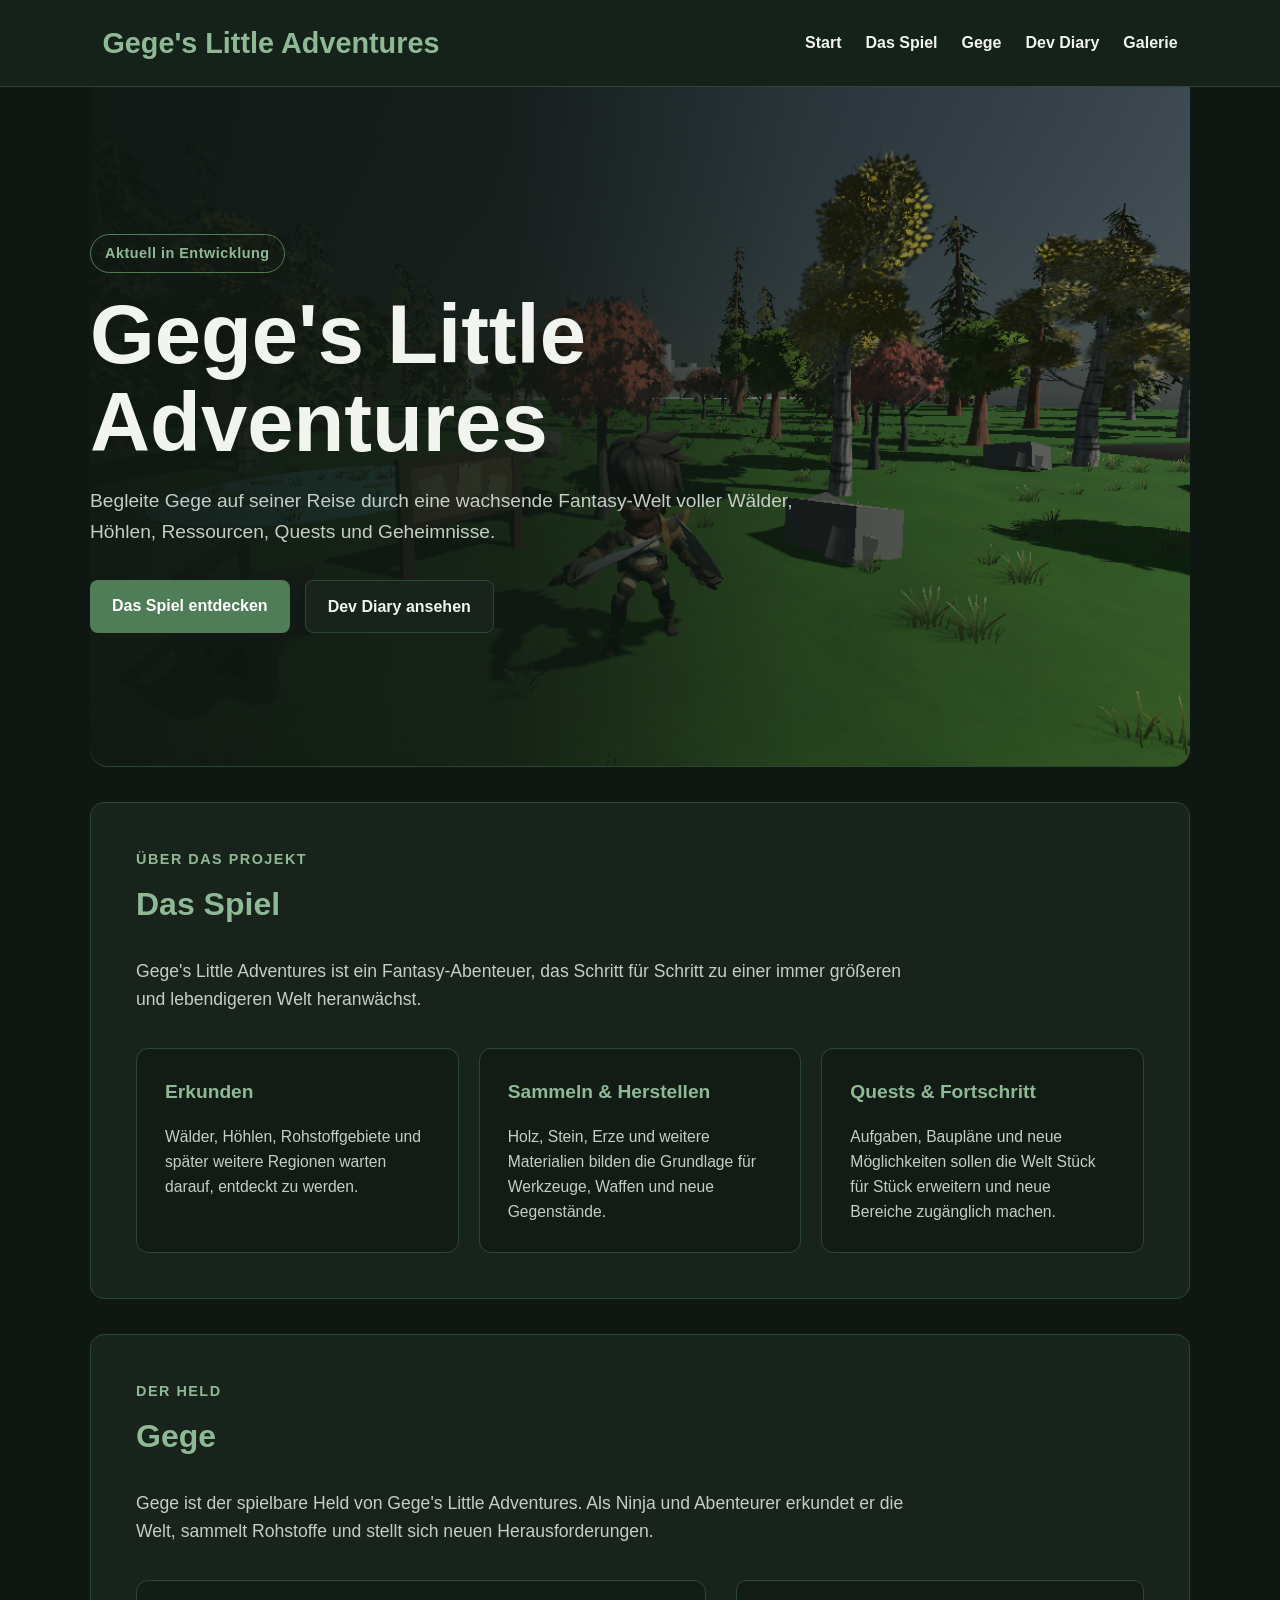
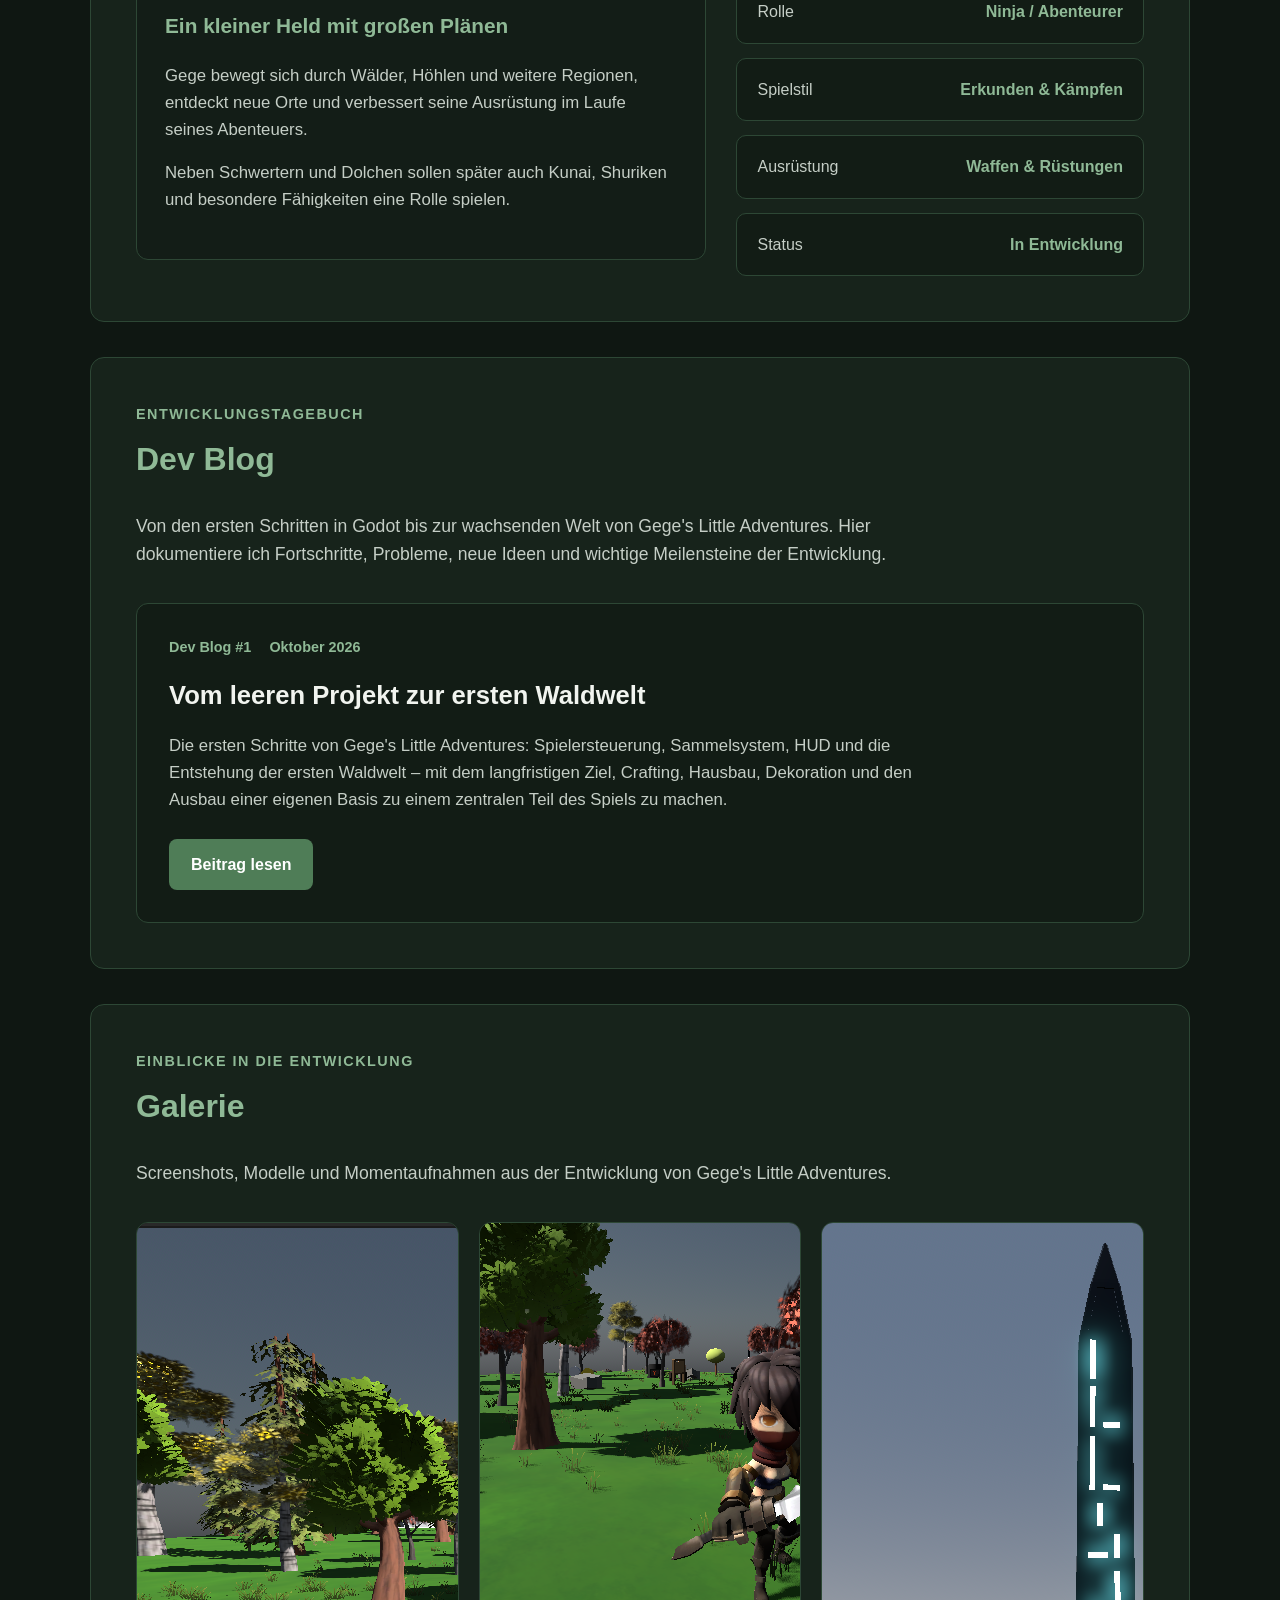
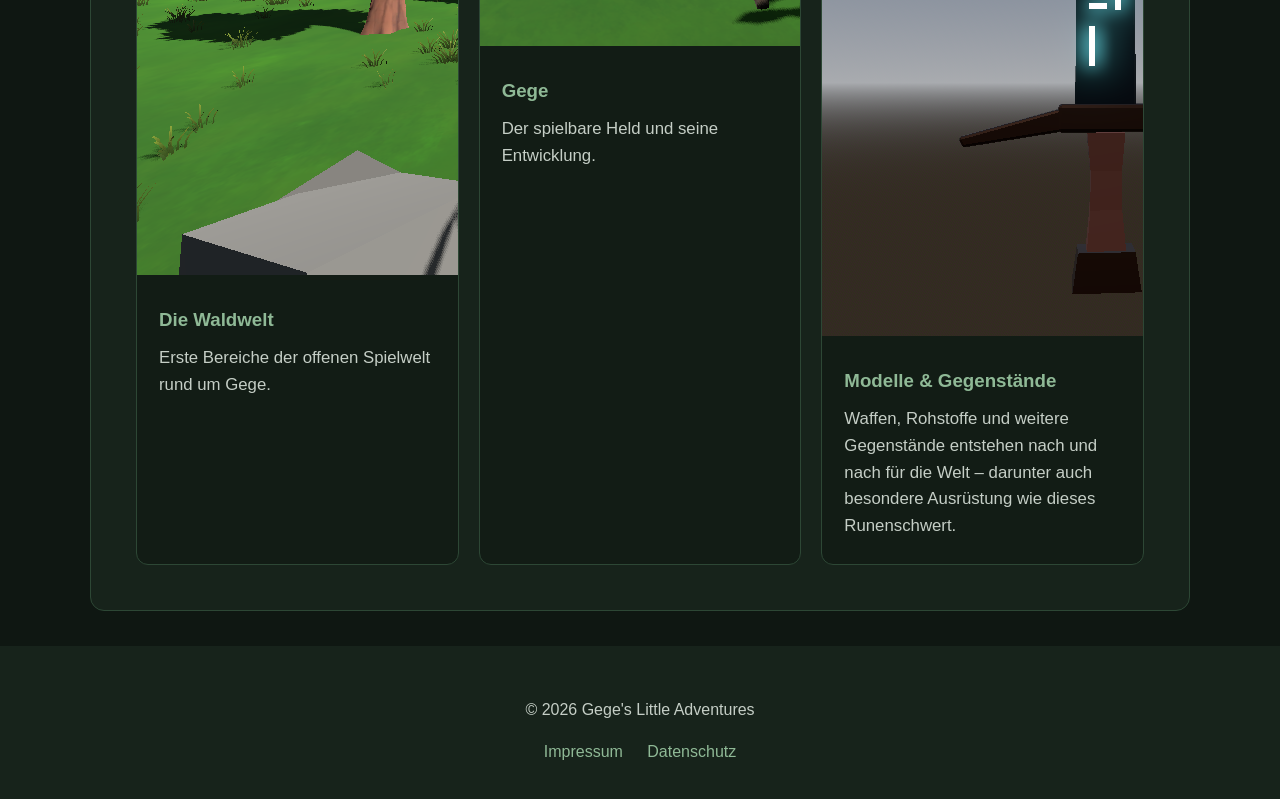
==== commit f13bc7ca: "Galerie mit echten Bildern erweitert" ====
--- a/index.html
+++ b/index.html
@@ -212,31 +212,58 @@
 
     <div class="galerie-grid">
 
-        <div class="galerie-karte">
-            <div class="galerie-platzhalter">
-                <span>Waldwelt</span>
-            </div>
-            <h3>Die Waldwelt</h3>
-            <p>Erste Bereiche der offenen Spielwelt rund um Gege.</p>
-        </div>
-
-        <div class="galerie-karte">
-            <div class="galerie-platzhalter">
-                <span>Gege</span>
-            </div>
-            <h3>Gege</h3>
-            <p>Der spielbare Held und seine Entwicklung.</p>
-        </div>
-
-        <div class="galerie-karte">
-            <div class="galerie-platzhalter">
-                <span>Modelle</span>
-            </div>
-            <h3>Modelle & Gegenstände</h3>
-            <p>Waffen, Gebäude, Rohstoffe und weitere Elemente.</p>
-        </div>
-
-    </div>
+    <div class="galerie-karte">
+
+        <img
+            src="galerie_waldwelt.png"
+            alt="Waldwelt aus Gege's Little Adventures"
+            class="galerie-bild"
+        >
+
+        <h3>Die Waldwelt</h3>
+
+        <p>
+            Erste Bereiche der offenen Spielwelt rund um Gege.
+        </p>
+
+    </div>
+
+
+    <div class="galerie-karte">
+
+        <img
+            src="galerie_gege.png"
+            alt="Gege, der spielbare Held von Gege's Little Adventures"
+            class="galerie-bild"
+        >
+
+        <h3>Gege</h3>
+
+        <p>
+            Der spielbare Held und seine Entwicklung.
+        </p>
+
+    </div>
+
+
+    <div class="galerie-karte">
+
+        <img
+            src="galerie_runenschwert.png"
+            alt="Leuchtendes Runenschwert aus Gege's Little Adventures"
+            class="galerie-bild"
+        >
+
+        <h3>Modelle & Gegenstände</h3>
+
+        <p>
+            Waffen, Rohstoffe und weitere Gegenstände entstehen nach und nach
+            für die Welt – darunter auch besondere Ausrüstung wie dieses Runenschwert.
+        </p>
+
+    </div>
+
+</div>
 
 </section>
 
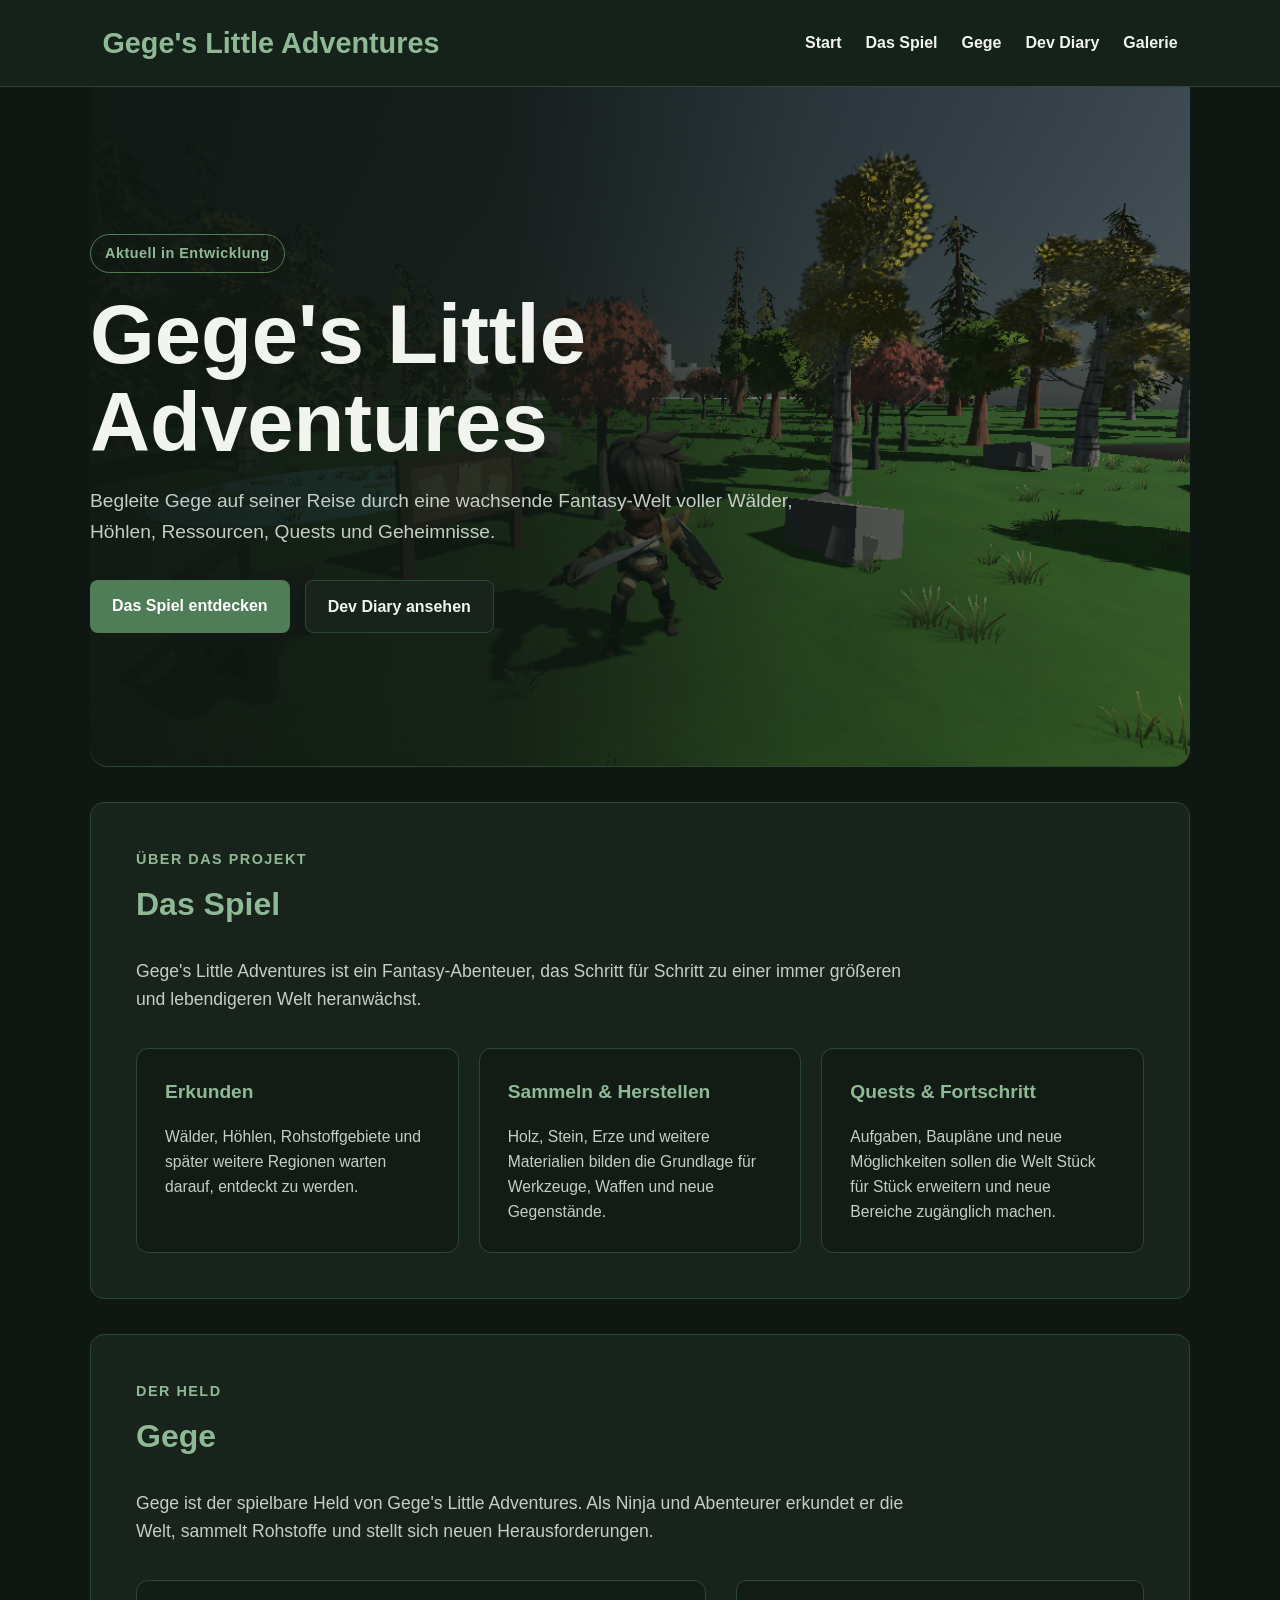
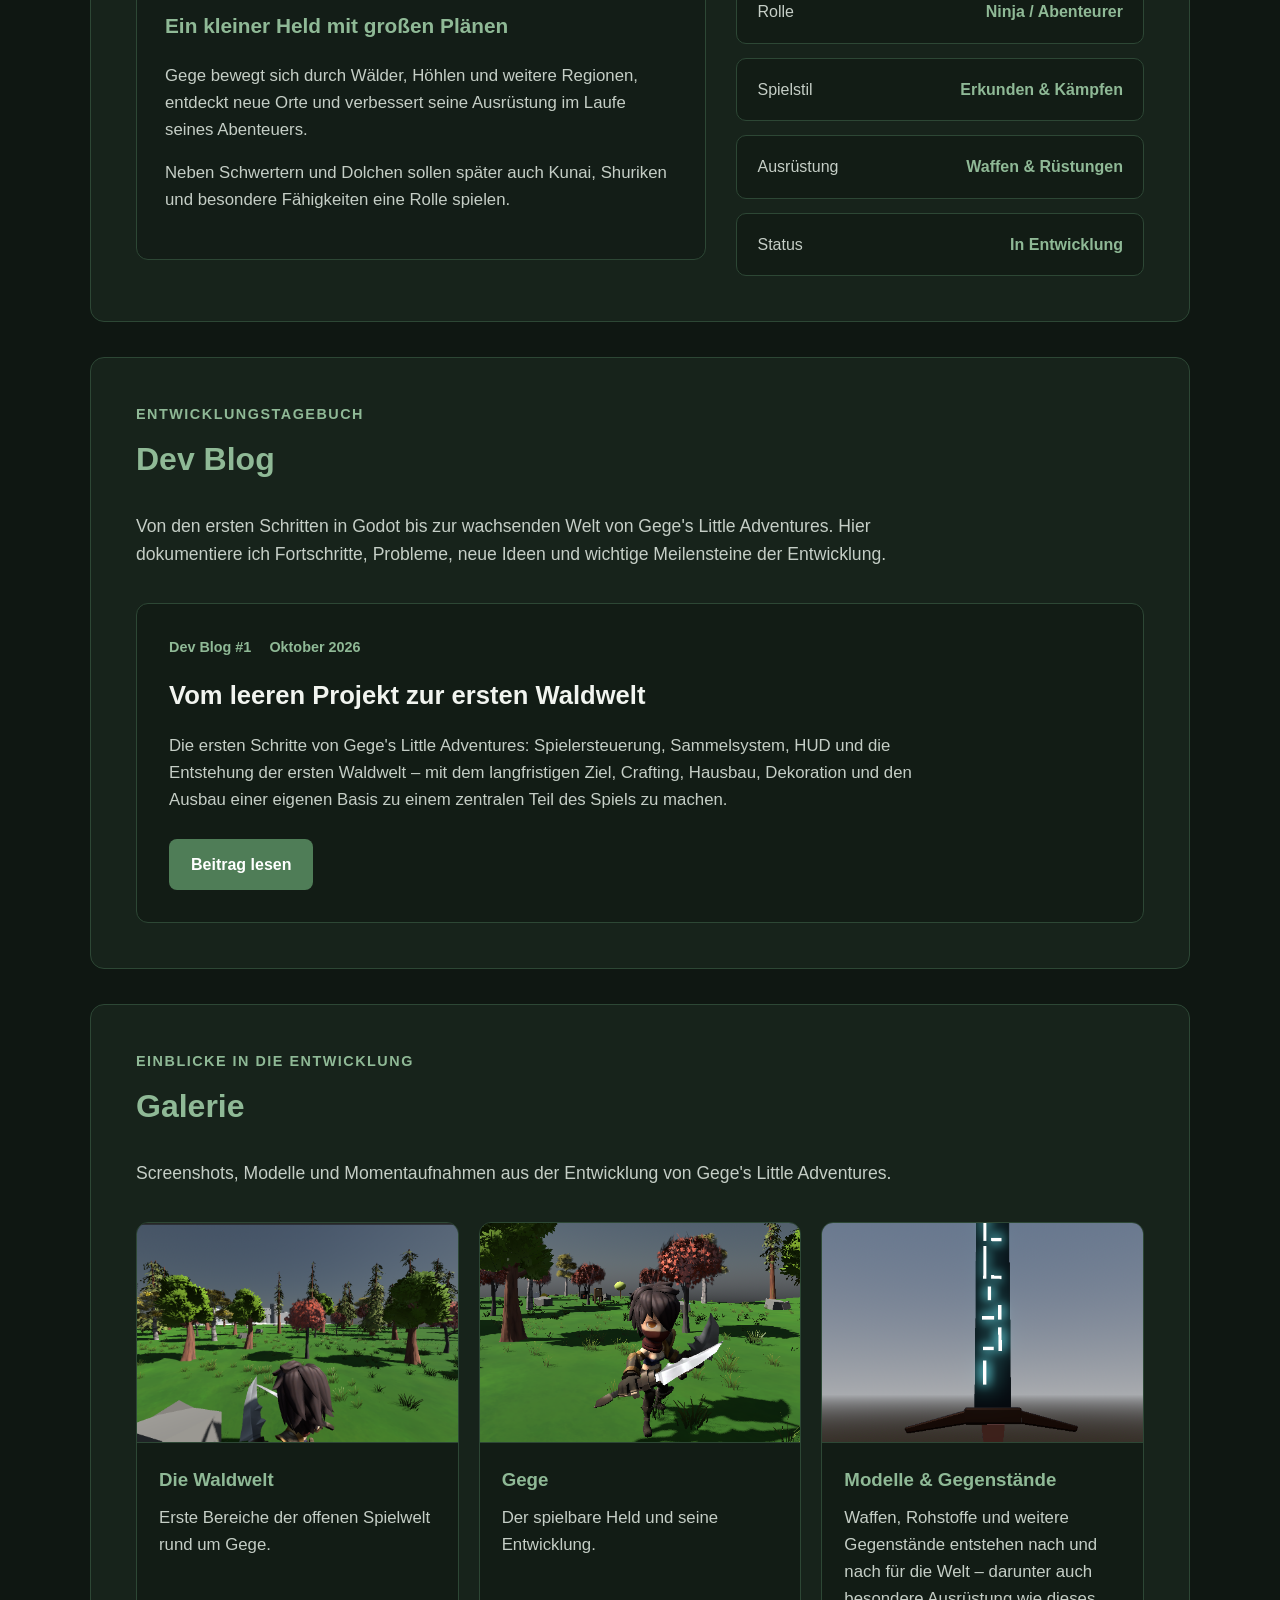
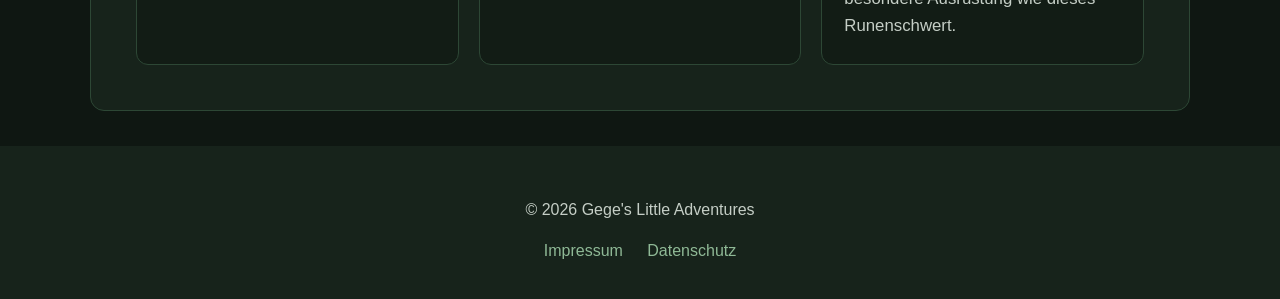
==== commit aee80220: "Favicon auf Website eingebunden" ====
--- a/index.html
+++ b/index.html
@@ -8,6 +8,7 @@
     <title>Gege's Little Adventures</title>
 
     <link rel="stylesheet" href="style.css">
+    <link rel="icon" type="image/svg+xml" href="favicon.svg">
 
     <meta
         name="description"
--- a/style.css
+++ b/style.css
@@ -402,27 +402,15 @@
     border-radius: 12px;
 }
 
-.galerie-platzhalter {
-    height: 190px;
-
-    display: flex;
-    align-items: center;
-    justify-content: center;
-
-    background:
-        linear-gradient(
-            135deg,
-            rgba(79, 125, 87, 0.35),
-            rgba(15, 23, 18, 0.8)
-        );
+.galerie-bild {
+    display: block;
+    width: 100%;
+    height: 220px;
+
+    object-fit: cover;
+    object-position: center;
 
     border-bottom: 1px solid var(--linie);
-}
-
-.galerie-platzhalter span {
-    color: var(--gruen-hell);
-    font-weight: bold;
-    letter-spacing: 1px;
 }
 
 .galerie-karte h3 {
